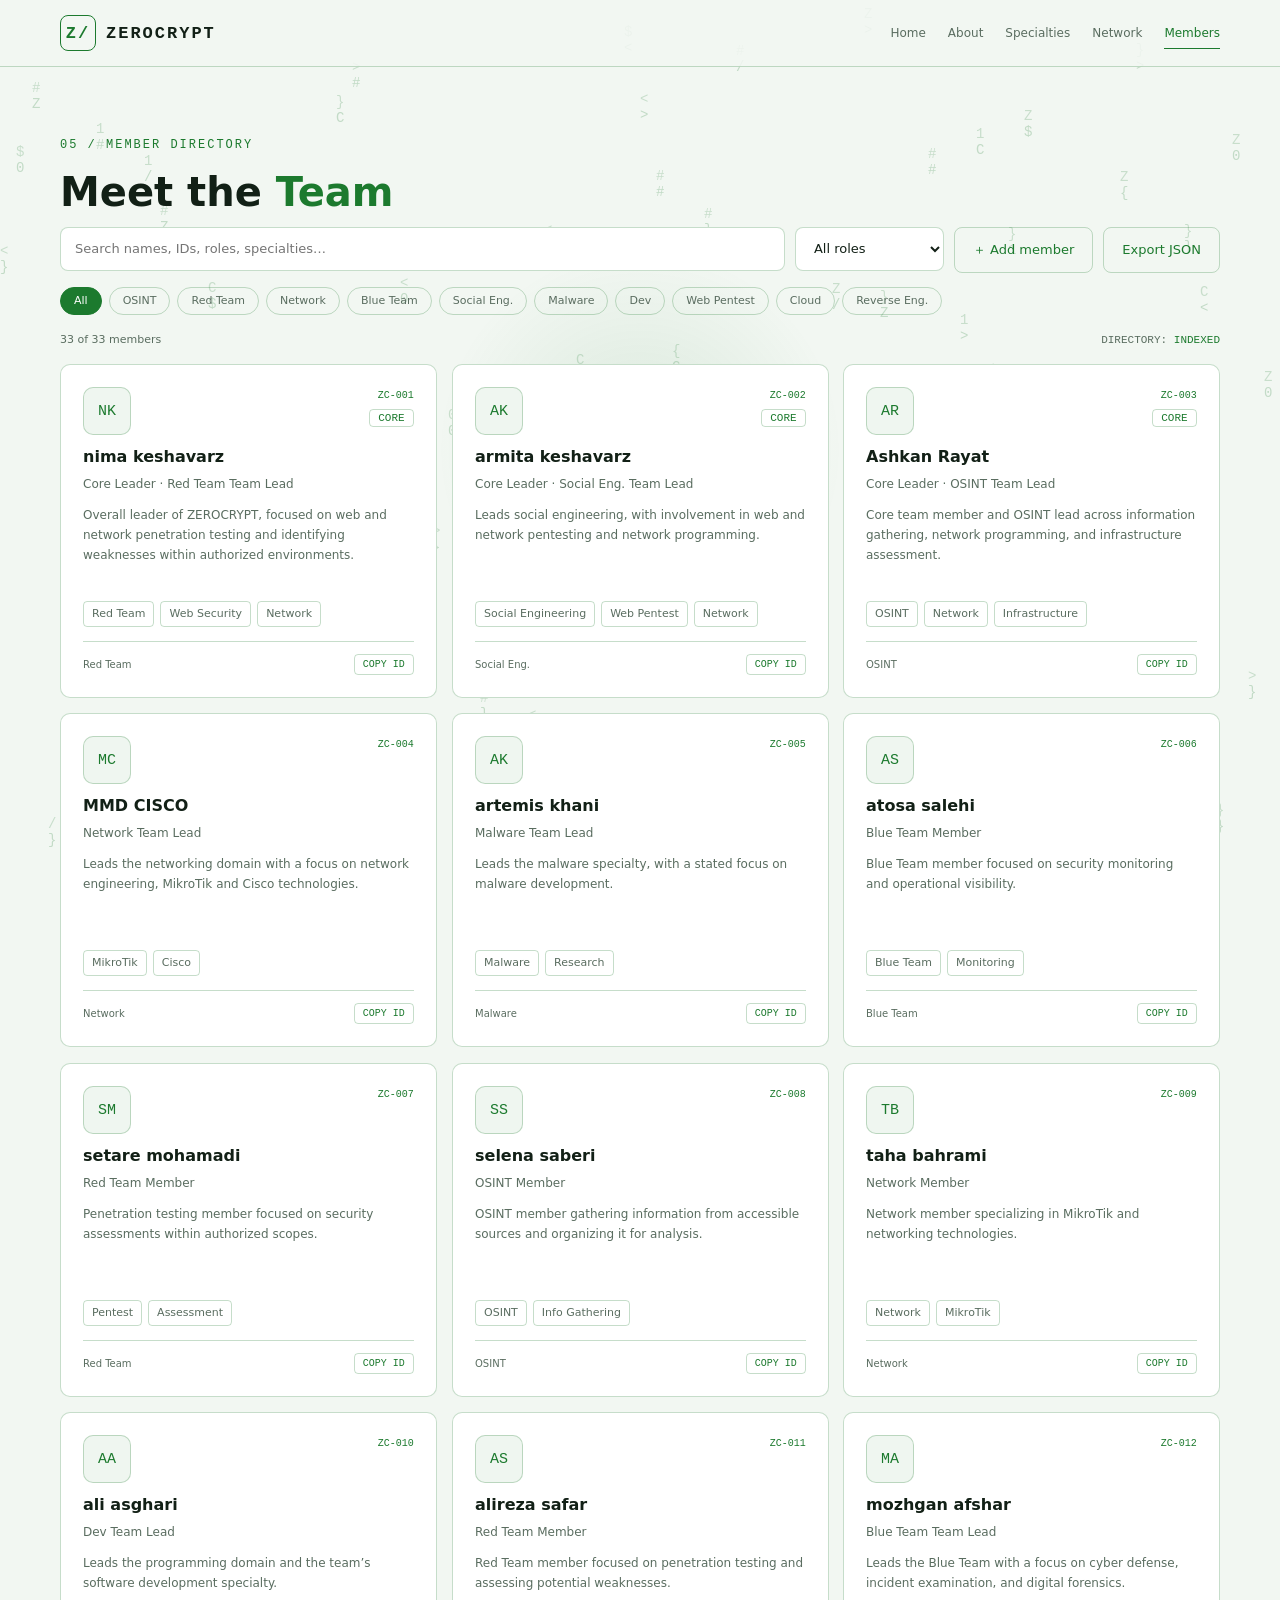
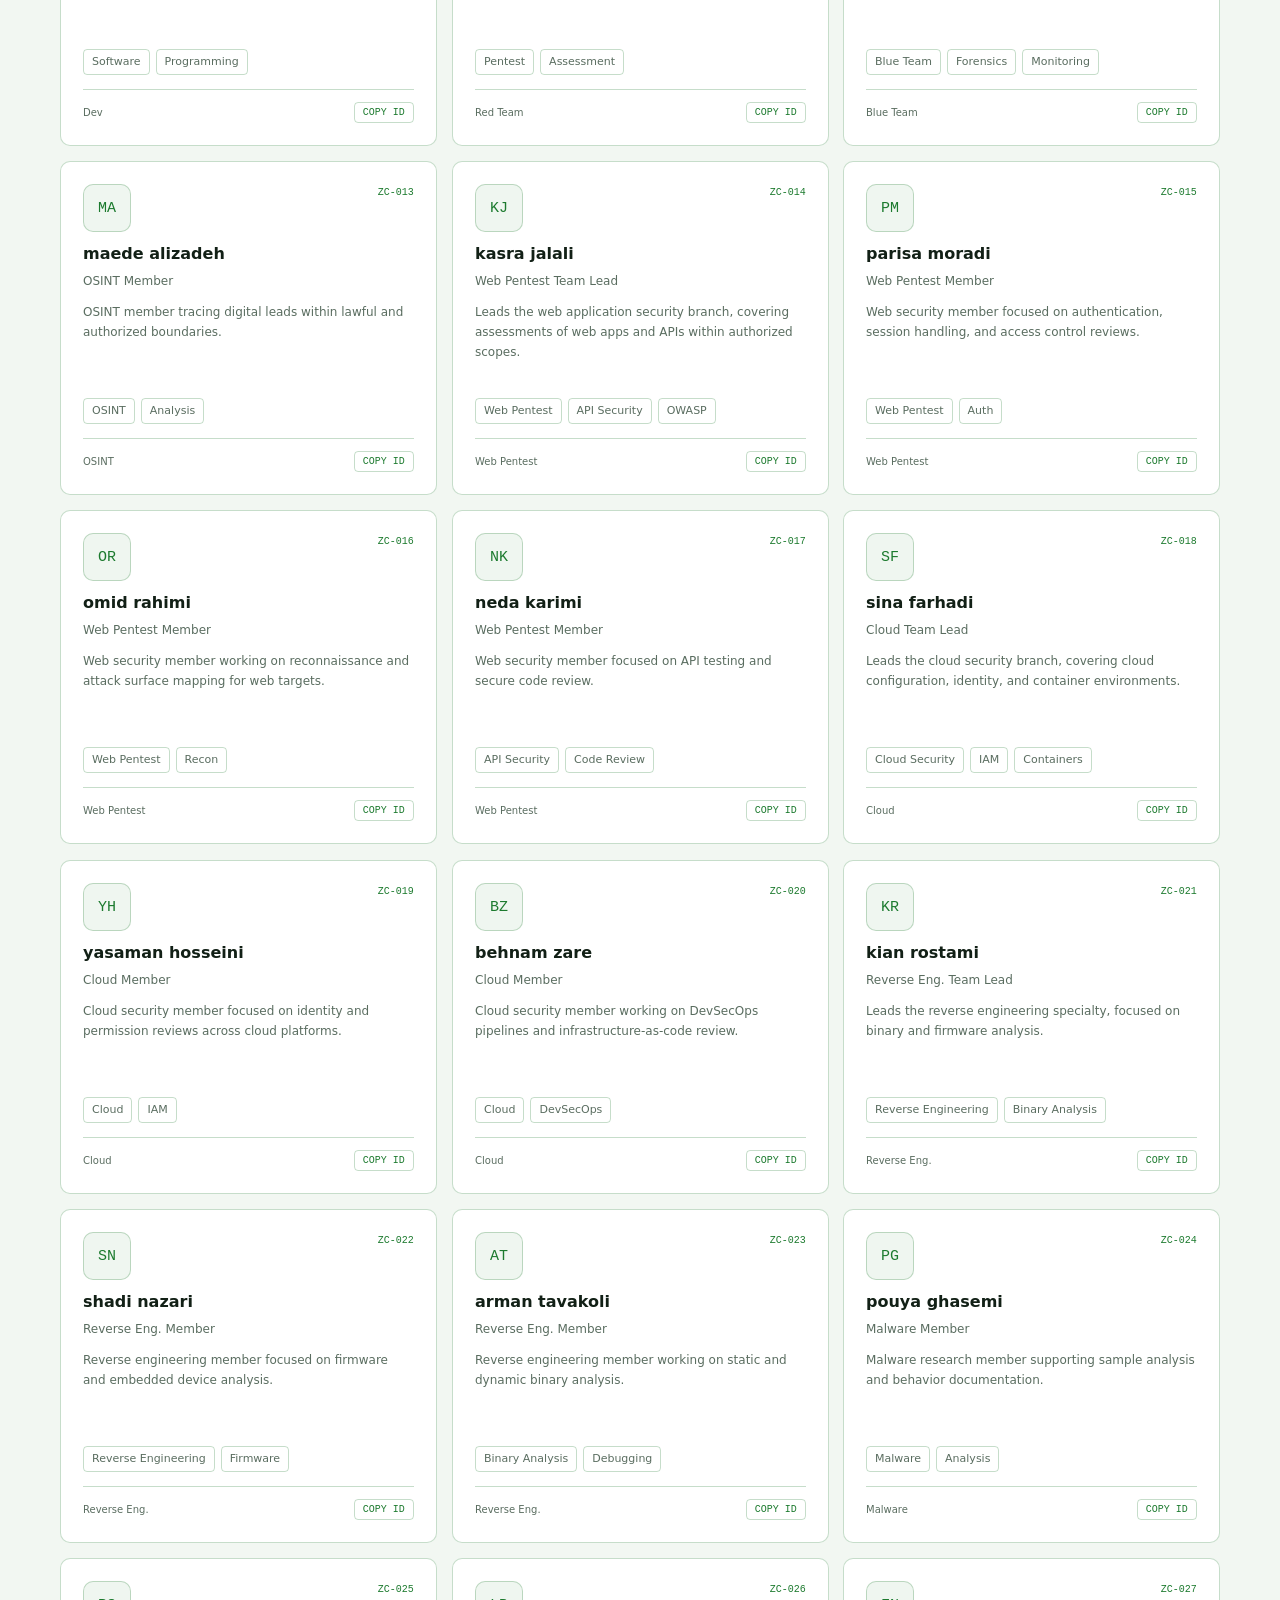
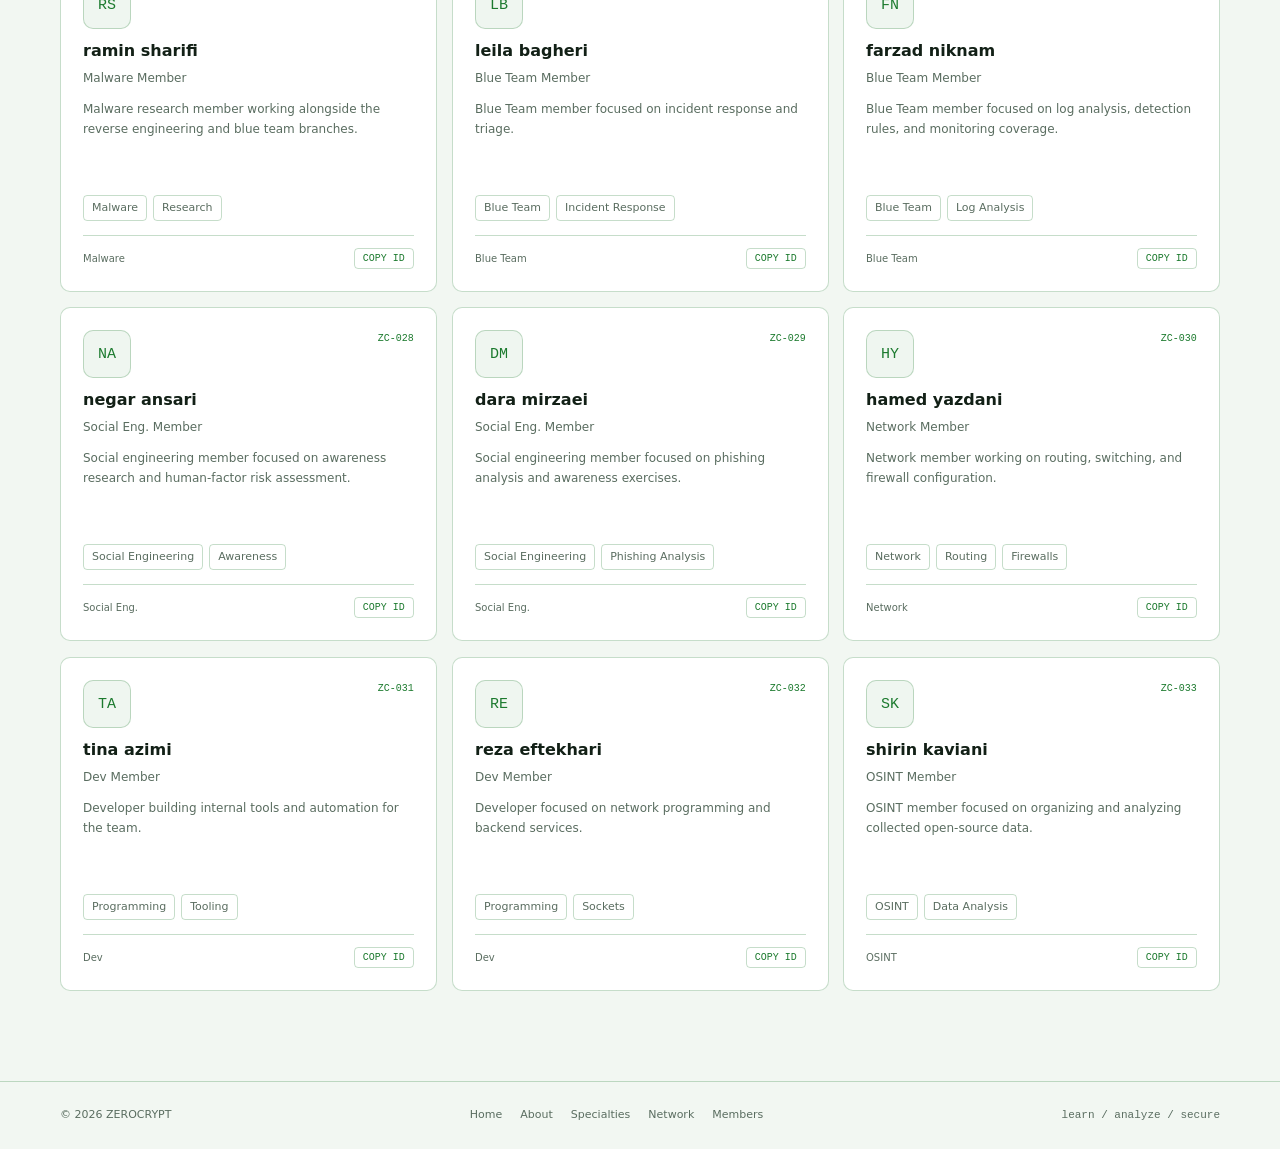
==== members.html @ 8e82e637 "Add files via upload" ====
<!DOCTYPE html>
<html lang="en"><head><meta charset="UTF-8"><meta name="viewport" content="width=device-width, initial-scale=1, viewport-fit=cover">
<meta name="description" content="ZEROCRYPT | Cybersecurity Research and Security Team">
<title>Members | ZEROCRYPT</title><link rel="stylesheet" href="style.css"></head>
<body class="inner">
<canvas id="rain" aria-hidden="true"></canvas>
<header><nav class="wrap"><a href="index.html" class="brand"><span class="mark">Z/</span>ZEROCRYPT</a>
<div class="links" id="links"><a href="index.html">Home</a><a href="about.html">About</a><a href="specialties.html">Specialties</a><a href="network.html">Network</a><a href="members.html" class="act">Members</a></div>
<button id="menu" aria-label="Menu" aria-expanded="false">☰</button></nav><div id="prog"></div></header>
<main>
<section id="members" style="padding-top:10px"><div class="wrap">
<div class="rv"><span class="eyebrow">05 / MEMBER DIRECTORY</span><h2>Meet the <span class="g">Team</span></h2></div>
<div class="tools">
<input id="q" type="search" placeholder="Search names, IDs, roles, specialties…" aria-label="Search members">
<select id="role" aria-label="Role"><option value="all">All roles</option><option value="lead">Specialty leads</option><option value="core">Core leaders</option><option value="member">Members</option></select>
<button class="btn" id="add">＋ Add member</button>
<button class="btn" id="exp">Export JSON</button>
</div>
<div class="fc" id="chips"></div>
<div class="rl"><span id="count" aria-live="polite"></span><span class="mono">DIRECTORY: <span class="g">INDEXED</span></span></div>
<div class="grid g3" id="mg"></div>
</div></section>
</main>
<footer><div class="wrap fi"><span>© <span id="yr"></span> ZEROCRYPT</span><div class="fl"><a href="index.html">Home</a><a href="about.html">About</a><a href="specialties.html">Specialties</a><a href="network.html">Network</a><a href="members.html">Members</a></div><span class="mono">learn / analyze / secure</span></div></footer>
<dialog id="dlg"><form id="frm" method="dialog">
<h2 style="font-size:22px">Add <span class="g">member</span></h2>
<label>Full name<input name="name" required maxlength="40"></label>
<label>Specialty<select name="spec" id="fs"></select></label>
<label>Role<select name="rt"><option value="member">Member</option><option value="lead">Team lead</option></select></label>
<label>Tags (comma separated)<input name="tags" maxlength="80" placeholder="OSINT, Networking"></label>
<label>Bio<textarea name="bio" rows="3" maxlength="220"></textarea></label>
<div class="row"><button type="button" class="btn" id="cancel">Cancel</button><button class="btn p" type="submit" value="ok">Add</button></div>
</form></dialog>
<div id="toast" role="status"></div>
<script src="data.js"></script><script src="app.js"></script>
</body></html>
---- style.css ----
:root{--bg:#070b09;--panel:#0c130f;--text:#e8f3e9;--muted:#8a9d90;--g:#9dff65;--g2:#52e878;--bd:rgba(157,255,101,.16);--ink:#061006;
color-scheme:dark;box-sizing:border-box;padding-top:env(safe-area-inset-top,0px);padding-bottom:env(safe-area-inset-bottom,0px)}
@media (prefers-color-scheme:light){:root:not([data-theme="dark"]){--bg:#f2f7f2;--panel:#fff;--text:#122016;--muted:#5a6d60;--g:#1c7a2e;--g2:#1c7a2e;--bd:rgba(28,122,46,.25);--ink:#fff;color-scheme:light}}
*{box-sizing:border-box;margin:0;padding:0}
html{scroll-behavior:smooth;scroll-padding-top:90px;height:100%}
body{background:var(--bg);color:var(--text);font:15px/1.7 system-ui,Arial,sans-serif;overflow-x:hidden}
#rain{position:fixed;inset:0;width:100%;height:100%;z-index:-1;opacity:.22;pointer-events:none}
.mono{font-family:Consolas,"Courier New",monospace}
.g{color:var(--g)}.m{color:var(--muted)}
a{color:inherit;text-decoration:none}button,input,select,textarea{font:inherit;color:inherit}button{cursor:pointer}
:focus-visible{outline:2px solid var(--g);outline-offset:2px}
.wrap{width:min(1160px,calc(100% - 36px));margin:auto}
section{padding:90px 0}
.eyebrow{font:12px Consolas,monospace;letter-spacing:2px;color:var(--g)}
h2{font-size:clamp(26px,4vw,40px);line-height:1.35;margin:8px 0}
.desc{color:var(--muted);max-width:660px;font-size:14px;margin-bottom:30px}
.btn{display:inline-flex;gap:8px;align-items:center;padding:11px 18px;border:1px solid var(--bd);border-radius:8px;background:transparent;color:var(--g);font-size:13px;transition:.25s}
.btn:hover{background:var(--g);color:var(--ink);transform:translateY(-2px);box-shadow:0 0 24px color-mix(in srgb,var(--g) 35%,transparent)}
.btn.p{background:var(--g);color:var(--ink);font-weight:700}
.tag{border:1px solid var(--bd);border-radius:4px;padding:2px 8px;font:11px Consolas,monospace;color:var(--g)}
header{position:sticky;top:env(safe-area-inset-top,0px);z-index:50;background:color-mix(in srgb,var(--bg) 85%,transparent);backdrop-filter:blur(16px);border-bottom:1px solid var(--bd)}
nav{display:flex;align-items:center;justify-content:space-between;min-height:66px;gap:16px}
.brand{display:flex;align-items:center;gap:10px;font:700 17px Consolas,monospace;letter-spacing:2px}
.mark{width:36px;height:36px;border:1px solid var(--g);border-radius:8px;display:grid;place-items:center;color:var(--g);animation:pulse 3s infinite}
@keyframes pulse{50%{box-shadow:0 0 22px color-mix(in srgb,var(--g) 45%,transparent)}}
.links{display:flex;gap:22px}.links a{font-size:12px;color:var(--muted);transition:.2s}.links a:hover{color:var(--g)}
#menu{display:none;background:none;border:1px solid var(--bd);color:var(--g);padding:5px 11px;border-radius:6px}
#prog{position:absolute;left:0;bottom:-1px;height:2px;width:0;background:var(--g)}
.hero{min-height:680px;display:flex;align-items:center;padding:70px 0}
.hg{display:grid;grid-template-columns:1.1fr .9fr;gap:56px;align-items:center}
.kick{font:12px Consolas,monospace;letter-spacing:1.5px;color:var(--g);margin-bottom:20px}
.dot{display:inline-block;width:8px;height:8px;border-radius:50%;background:var(--g);margin-right:8px;animation:pulse 1.6s infinite}
h1{font-size:clamp(44px,7vw,82px);line-height:1.1;letter-spacing:-2px;margin-bottom:20px}
.glitch{color:var(--g);position:relative;display:inline-block}
.glitch::before,.glitch::after{content:attr(data-t);position:absolute;inset:0;opacity:.7}
.glitch::before{color:#52e8d8;animation:gl 4s infinite steps(1);clip-path:inset(0 0 60% 0)}
.glitch::after{color:#ff5c7a;animation:gl 4s .15s infinite steps(1) reverse;clip-path:inset(60% 0 0 0)}
@keyframes gl{0%,92%,100%{transform:none}94%{transform:translate(-3px,1px)}96%{transform:translate(3px,-1px)}98%{transform:translate(-2px,0)}}
.hero p{color:var(--muted);max-width:560px;margin-bottom:26px}
.stats{display:flex;gap:26px;flex-wrap:wrap;margin-top:34px}
.stat{border-left:1px solid var(--bd);padding-left:14px}.stat b{display:block;font:700 26px Consolas,monospace;color:var(--g)}.stat span{font-size:11px;color:var(--muted)}
.term{direction:ltr;border:1px solid var(--bd);border-radius:12px;background:var(--panel);overflow:hidden;box-shadow:0 20px 70px #0006;animation:float 6s ease-in-out infinite}
@keyframes float{50%{transform:translateY(-8px)}}
.tt{display:flex;gap:6px;padding:12px 14px;border-bottom:1px solid var(--bd)}.tt i{width:8px;height:8px;border-radius:50%;background:var(--bd)}.tt i:first-child{background:var(--g)}
#tb{padding:18px;font:12px/2 Consolas,monospace;min-height:280px;color:var(--muted);white-space:pre-wrap}
#tb .p{color:var(--g)}#tb .ok{color:var(--g2)}
.cur{display:inline-block;width:7px;height:13px;background:var(--g);vertical-align:middle;animation:bl 1s steps(2) infinite}@keyframes bl{50%{opacity:0}}
.ticker{overflow:hidden;border-block:1px solid var(--bd)}
.track{display:flex;gap:34px;width:max-content;padding:13px 0;animation:sc 30s linear infinite}.track span{font:11px Consolas,monospace;color:var(--muted);white-space:nowrap}.track b{color:var(--g);font-weight:400}
@keyframes sc{to{transform:translateX(-50%)}}
.grid{display:grid;gap:15px}
.g3{grid-template-columns:repeat(3,1fr)}
.card{position:relative;border:1px solid var(--bd);border-radius:10px;padding:22px;background:var(--panel);overflow:hidden;transition:transform .25s,border-color .25s;min-width:0}
.card::after{content:"";position:absolute;inset:0;pointer-events:none;opacity:0;transition:.3s;background:radial-gradient(260px circle at var(--mx,50%) var(--my,50%),color-mix(in srgb,var(--g) 14%,transparent),transparent 70%)}
.card:hover{transform:translateY(-4px);border-color:color-mix(in srgb,var(--g) 50%,transparent)}.card:hover::after{opacity:1}
.card h3{font-size:16px;margin:8px 0 4px;overflow-wrap:anywhere}.card p{font-size:12px;color:var(--muted)}
.ico{font:22px Consolas,monospace;color:var(--g)}
.chips{display:flex;flex-wrap:wrap;gap:6px;margin-top:12px}.chip{font-size:11px;padding:3px 8px;border:1px solid var(--bd);border-radius:4px;color:var(--muted)}.chip.lead{color:var(--g);border-color:color-mix(in srgb,var(--g) 40%,transparent)}
.core{display:grid;grid-template-columns:repeat(3,1fr);gap:14px}
.core .card .id{font:11px Consolas,monospace;color:var(--g)}
#net{border:1px solid var(--bd);border-radius:12px;background:var(--panel);padding:10px}
#net svg{width:100%;height:auto;display:block}
#net line{stroke:var(--g);stroke-opacity:.35;stroke-dasharray:4 6;animation:fl 2.2s linear infinite;transition:.25s}
@keyframes fl{to{stroke-dashoffset:-20}}
#net .n{cursor:pointer;transition:opacity .25s}#net .dim{opacity:.15}
#net circle{fill:var(--bg);stroke:var(--g);stroke-width:1.4}
#net .mem circle{stroke-opacity:.6}
#net text{fill:var(--text);font:10px Consolas,monospace;text-anchor:middle}
#net .ctr circle{animation:pulse 3s infinite}
.tools{display:flex;gap:10px;flex-wrap:wrap;margin-bottom:14px}
.tools input,.tools select{background:var(--panel);border:1px solid var(--bd);border-radius:8px;height:44px;padding:0 14px;font-size:13px}
.tools input{flex:1;min-width:200px}
.fc{display:flex;gap:7px;flex-wrap:wrap;margin-bottom:16px}
.fc button{background:none;border:1px solid var(--bd);border-radius:20px;padding:4px 13px;font-size:11px;color:var(--muted);transition:.2s}
.fc button.on,.fc button:hover{background:var(--g);color:var(--ink);border-color:var(--g)}
.rl{display:flex;justify-content:space-between;font-size:11px;color:var(--muted);margin-bottom:14px}
.mc{animation:rise .5s both}@keyframes rise{from{opacity:0;transform:translateY(18px) scale(.97)}}
.mc .top{display:flex;justify-content:space-between;gap:10px}
.av{width:48px;height:48px;border:1px solid var(--bd);border-radius:10px;display:grid;place-items:center;font:15px Consolas,monospace;color:var(--g);background:color-mix(in srgb,var(--g) 7%,transparent)}
.mc .bio{margin-top:10px;min-height:84px}
.mc .bot{display:flex;justify-content:space-between;align-items:center;margin-top:14px;padding-top:12px;border-top:1px solid var(--bd);font-size:10px;color:var(--muted);gap:6px}
.sm{background:none;border:1px solid var(--bd);border-radius:4px;color:var(--g);padding:4px 8px;font:10px Consolas,monospace}.sm:hover{background:var(--g);color:var(--ink)}
.empty{grid-column:1/-1;text-align:center;border:1px dashed var(--bd);border-radius:10px;padding:40px;color:var(--muted)}
dialog{margin:auto;width:min(480px,calc(100% - 28px));background:var(--panel);color:var(--text);border:1px solid var(--g);border-radius:12px;padding:24px}
dialog::backdrop{background:#000a;backdrop-filter:blur(4px)}
dialog label{display:block;font-size:12px;color:var(--muted);margin-top:12px}
dialog input,dialog select,dialog textarea{width:100%;margin-top:4px;background:var(--bg);border:1px solid var(--bd);border-radius:7px;padding:9px 11px;font-size:13px}
.row{display:flex;gap:10px;justify-content:flex-end;margin-top:18px}
.join{display:flex;justify-content:space-between;align-items:center;gap:24px;flex-wrap:wrap;border:1px solid var(--bd);border-radius:12px;padding:32px;background:var(--panel)}
footer{border-top:1px solid var(--bd);padding:24px 0;font-size:11px;color:var(--muted)}
.fi{display:flex;justify-content:space-between;gap:14px;flex-wrap:wrap}
#toast{position:fixed;right:20px;bottom:calc(20px + env(safe-area-inset-bottom,0px));background:var(--panel);border:1px solid var(--g);color:var(--g);padding:10px 16px;border-radius:8px;font-size:12px;opacity:0;transform:translateY(12px);transition:.25s;pointer-events:none;z-index:100}
#toast.show{opacity:1;transform:none}
.rv{opacity:0;transform:translateY(22px);transition:opacity .7s,transform .7s}.rv.vis{opacity:1;transform:none}
@media(max-width:900px){.hg{grid-template-columns:1fr}.g3{grid-template-columns:repeat(2,1fr)}}
@media(max-width:650px){section{padding:64px 0}.g3,.core{grid-template-columns:1fr}
#menu{display:block}.links{display:none;position:absolute;top:100%;left:0;right:0;flex-direction:column;gap:0;background:var(--bg);padding:10px 20px;border-bottom:1px solid var(--bd)}.links.open{display:flex}.links a{padding:10px 0}
#net text{font-size:13px}}
@media(prefers-reduced-motion:reduce){*,*::before,*::after{animation:none!important;transition:none!important}.rv{opacity:1;transform:none}}

@view-transition{navigation:auto}
::view-transition-old(root){animation:.3s ease both vtout}
::view-transition-new(root){animation:.55s cubic-bezier(.2,.7,.2,1) both vtin}
@keyframes vtout{to{opacity:0;transform:translateY(-12px)}}
@keyframes vtin{from{opacity:0;transform:translateY(16px)}}
body{animation:pg .7s ease both}@keyframes pg{from{opacity:0}}
.links a{position:relative}.links a.act{color:var(--g)}
.links a::after{content:"";position:absolute;left:0;bottom:-6px;height:1px;width:0;background:var(--g);transition:width .35s}
.links a:hover::after,.links a.act::after{width:100%}
.cglow{position:fixed;top:0;left:0;width:440px;height:440px;border-radius:50%;pointer-events:none;z-index:-1;background:radial-gradient(circle,color-mix(in srgb,var(--g) 11%,transparent),transparent 65%)}
.inner main>section:first-child{padding-top:64px!important}
.tile{display:block}.tile .arr{display:inline-block;transition:transform .3s}.tile:hover .arr{transform:translate(4px,-4px)}
.grid>.rv:nth-child(3n+2){transition-delay:.1s}.grid>.rv:nth-child(3n){transition-delay:.2s}
.btn{position:relative;overflow:hidden}
.btn::after{content:"";position:absolute;inset:0;background:linear-gradient(110deg,transparent 30%,rgba(255,255,255,.35) 50%,transparent 70%);transform:translateX(-120%);transition:transform .6s}
.btn:hover::after{transform:translateX(120%)}
.fl{display:flex;gap:18px;font-size:11px}.fl a:hover{color:var(--g)}
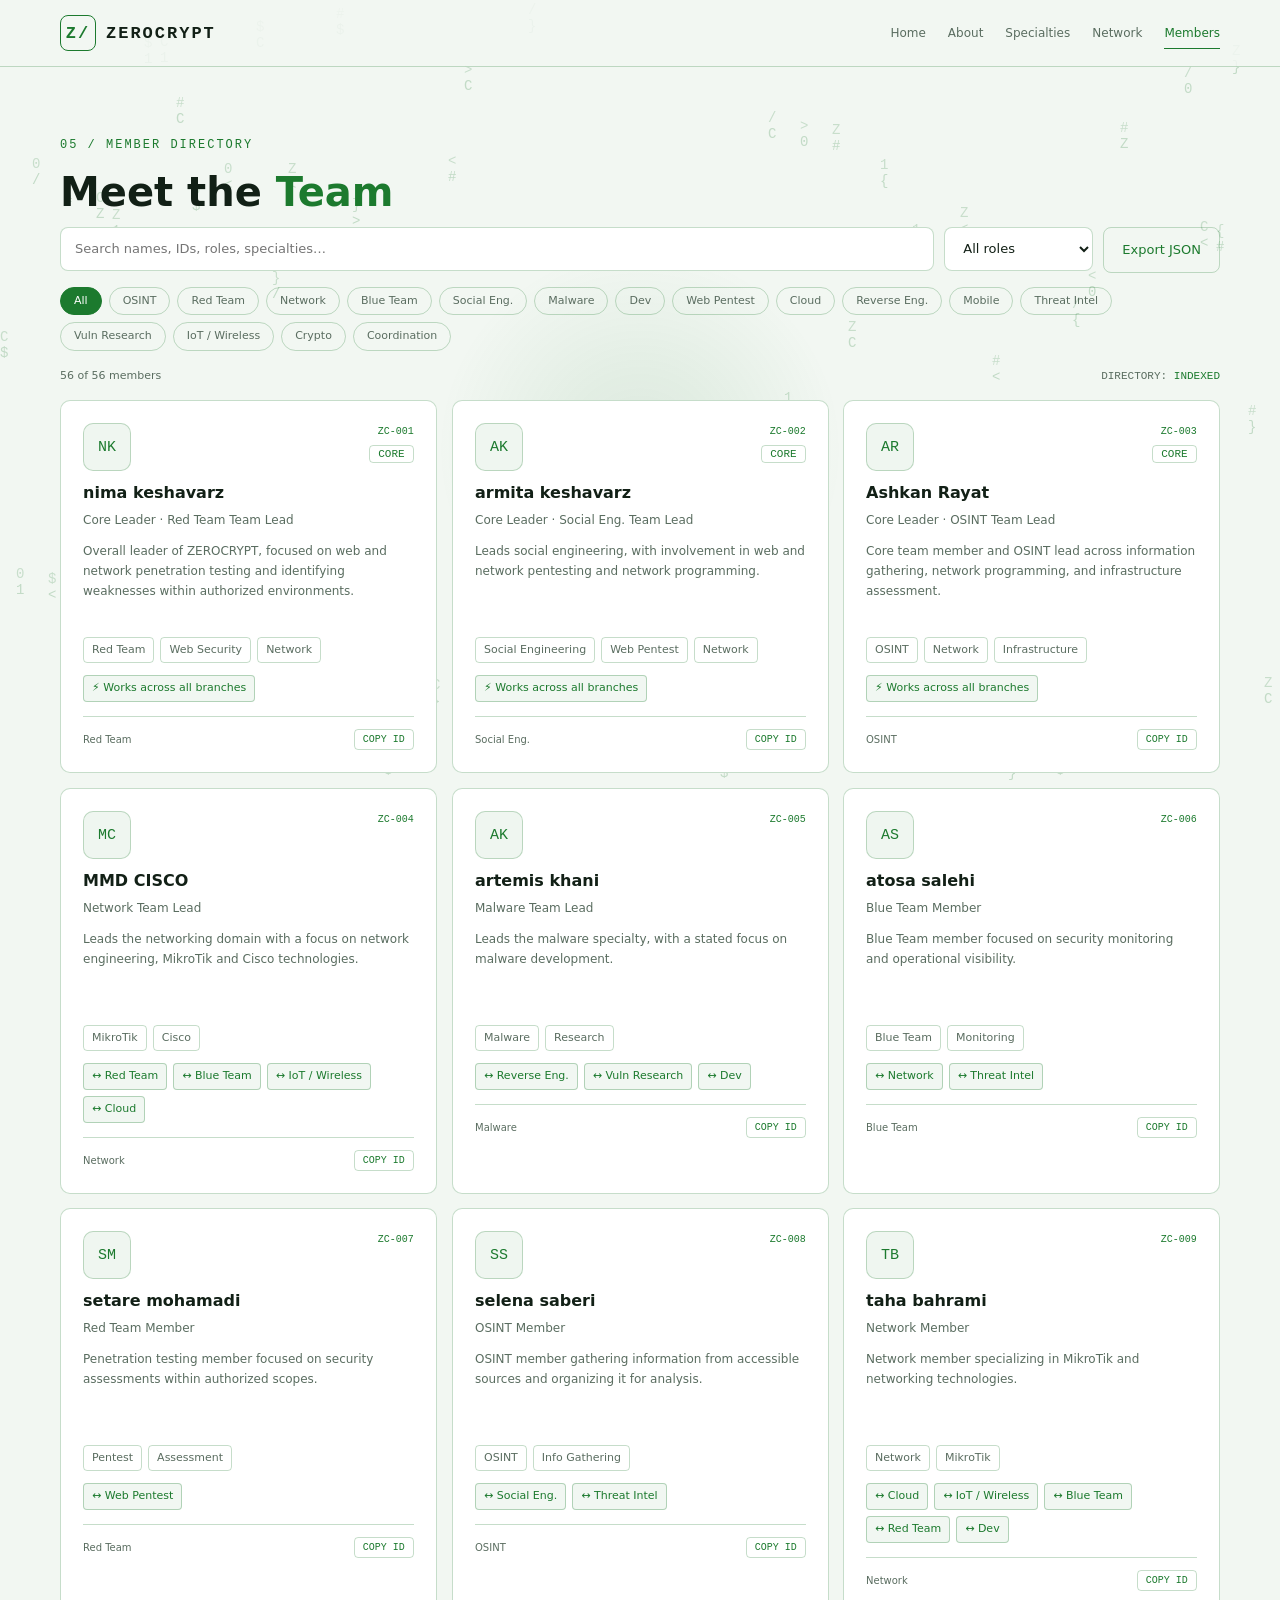
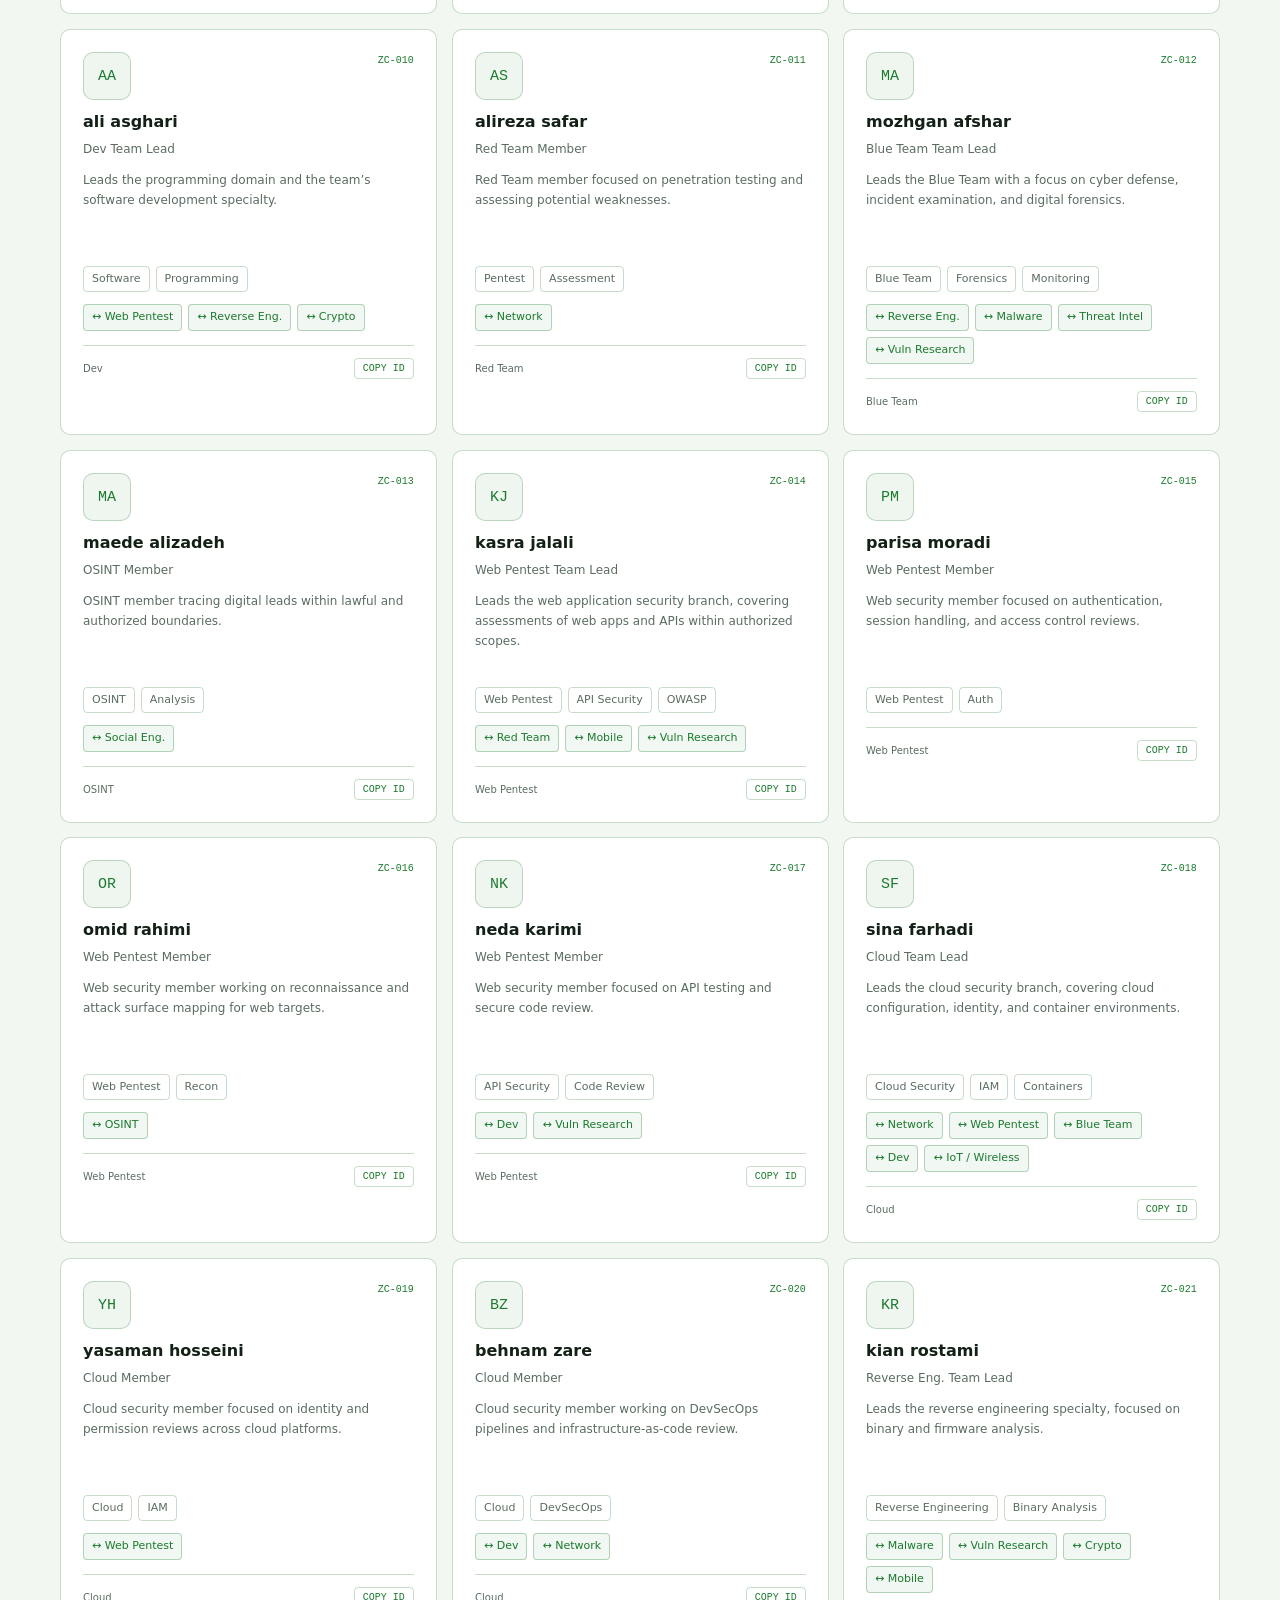
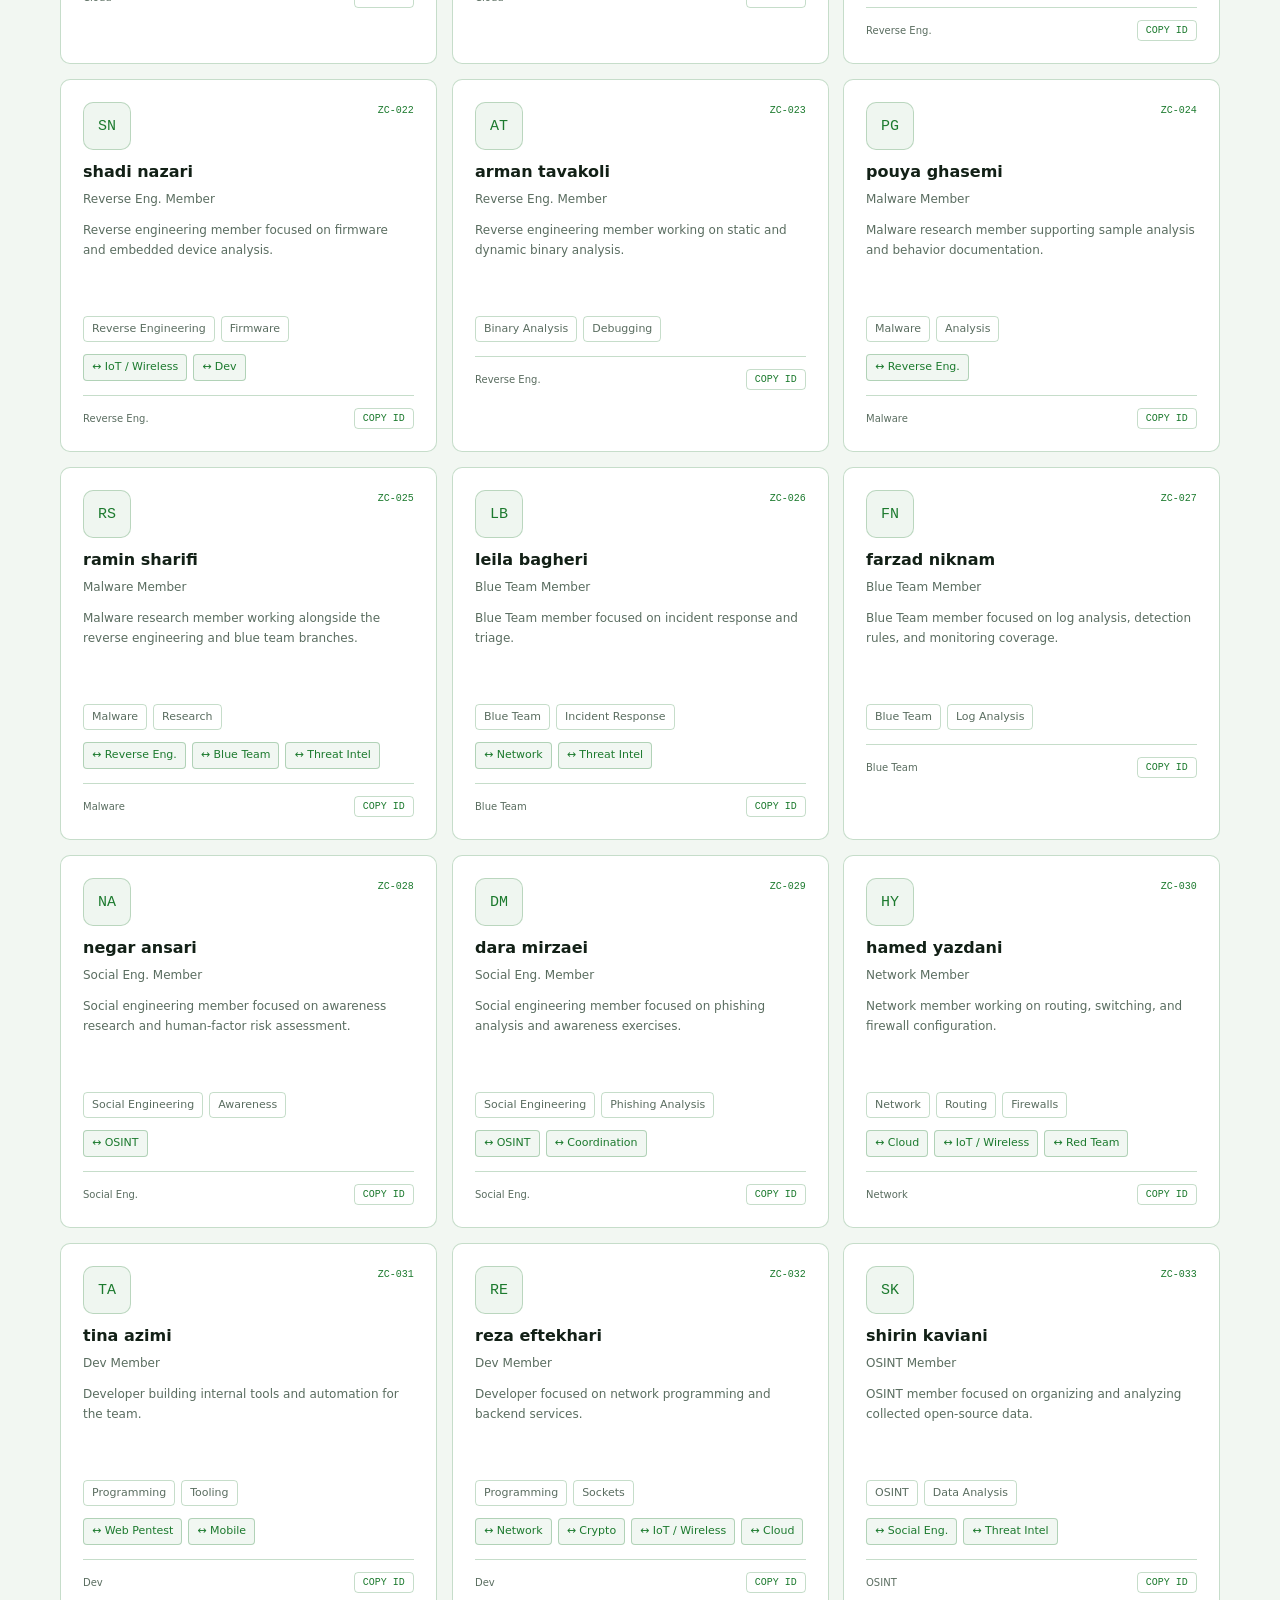
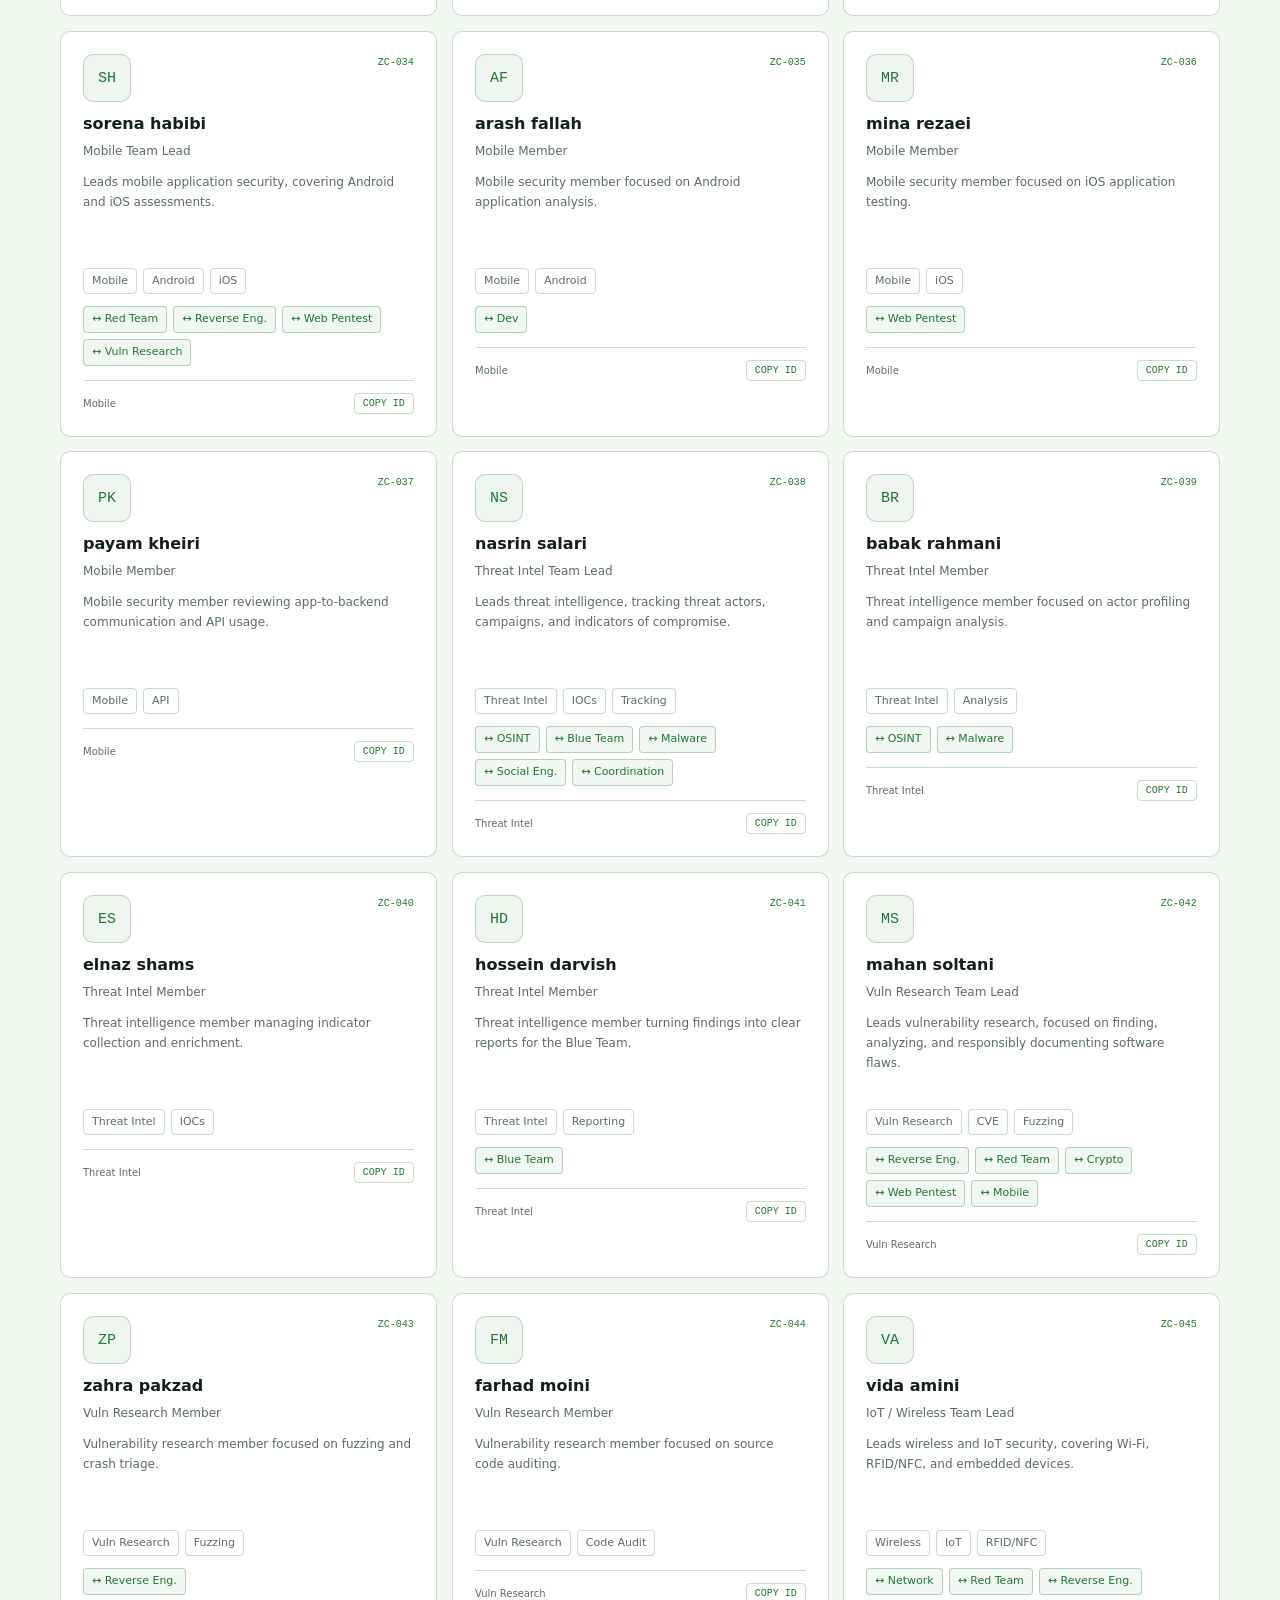
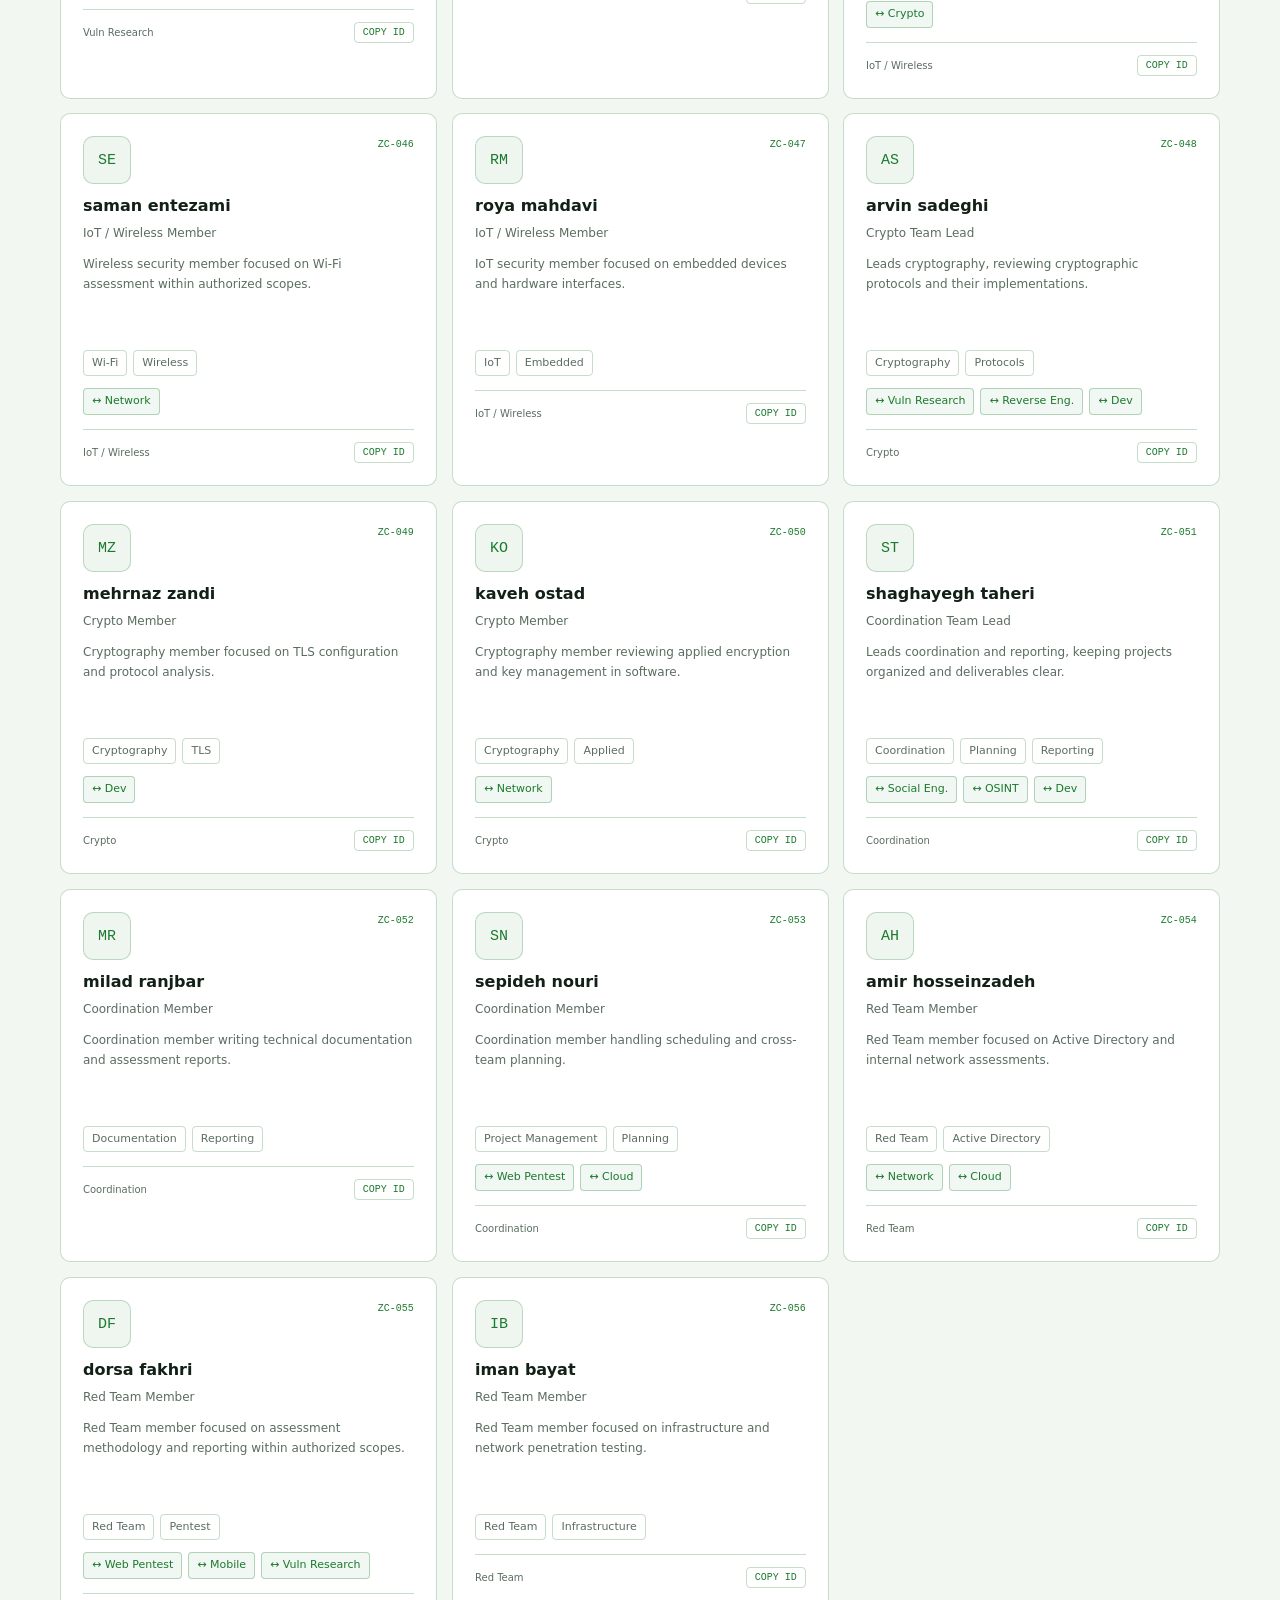
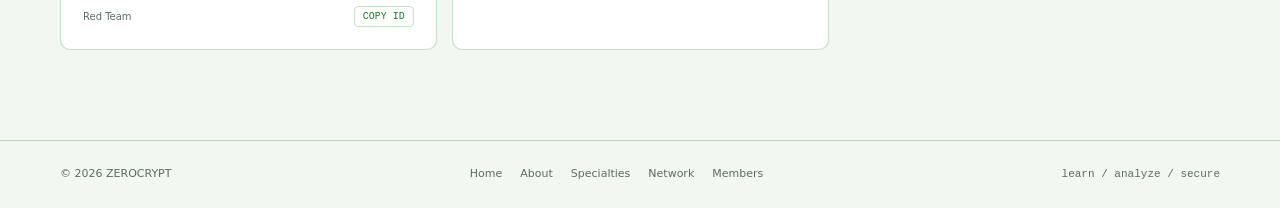
==== commit f87fd878: "Add files via upload" ====
--- a/members.html
+++ b/members.html
@@ -13,7 +13,6 @@
 <div class="tools">
 <input id="q" type="search" placeholder="Search names, IDs, roles, specialties…" aria-label="Search members">
 <select id="role" aria-label="Role"><option value="all">All roles</option><option value="lead">Specialty leads</option><option value="core">Core leaders</option><option value="member">Members</option></select>
-<button class="btn" id="add">＋ Add member</button>
 <button class="btn" id="exp">Export JSON</button>
 </div>
 <div class="fc" id="chips"></div>
@@ -22,15 +21,6 @@
 </div></section>
 </main>
 <footer><div class="wrap fi"><span>© <span id="yr"></span> ZEROCRYPT</span><div class="fl"><a href="index.html">Home</a><a href="about.html">About</a><a href="specialties.html">Specialties</a><a href="network.html">Network</a><a href="members.html">Members</a></div><span class="mono">learn / analyze / secure</span></div></footer>
-<dialog id="dlg"><form id="frm" method="dialog">
-<h2 style="font-size:22px">Add <span class="g">member</span></h2>
-<label>Full name<input name="name" required maxlength="40"></label>
-<label>Specialty<select name="spec" id="fs"></select></label>
-<label>Role<select name="rt"><option value="member">Member</option><option value="lead">Team lead</option></select></label>
-<label>Tags (comma separated)<input name="tags" maxlength="80" placeholder="OSINT, Networking"></label>
-<label>Bio<textarea name="bio" rows="3" maxlength="220"></textarea></label>
-<div class="row"><button type="button" class="btn" id="cancel">Cancel</button><button class="btn p" type="submit" value="ok">Add</button></div>
-</form></dialog>
 <div id="toast" role="status"></div>
 <script src="data.js"></script><script src="app.js"></script>
 </body></html>
--- a/style.css
+++ b/style.css
@@ -116,3 +116,13 @@
 .btn::after{content:"";position:absolute;inset:0;background:linear-gradient(110deg,transparent 30%,rgba(255,255,255,.35) 50%,transparent 70%);transform:translateX(-120%);transition:transform .6s}
 .btn:hover::after{transform:translateX(120%)}
 .fl{display:flex;gap:18px;font-size:11px}.fl a:hover{color:var(--g)}
+
+.chip.x{color:var(--g);border-color:color-mix(in srgb,var(--g) 30%,transparent);background:color-mix(in srgb,var(--g) 6%,transparent)}
+.chip.cross{border-style:dashed}
+#net line.cx{stroke-opacity:.22;stroke-width:1}
+#net .star circle{stroke-width:2.6;filter:drop-shadow(0 0 6px var(--g))}
+.alsobox{display:flex;flex-wrap:wrap;gap:6px;margin-top:6px}
+.alsobox label{display:flex;align-items:center;margin:0;border:1px solid var(--bd);border-radius:5px;padding:3px 8px;font-size:11px;color:var(--text)}
+.alsobox input{width:auto;margin:0 5px 0 0}
+
+#net{overflow-x:auto}#net svg{min-width:760px}
